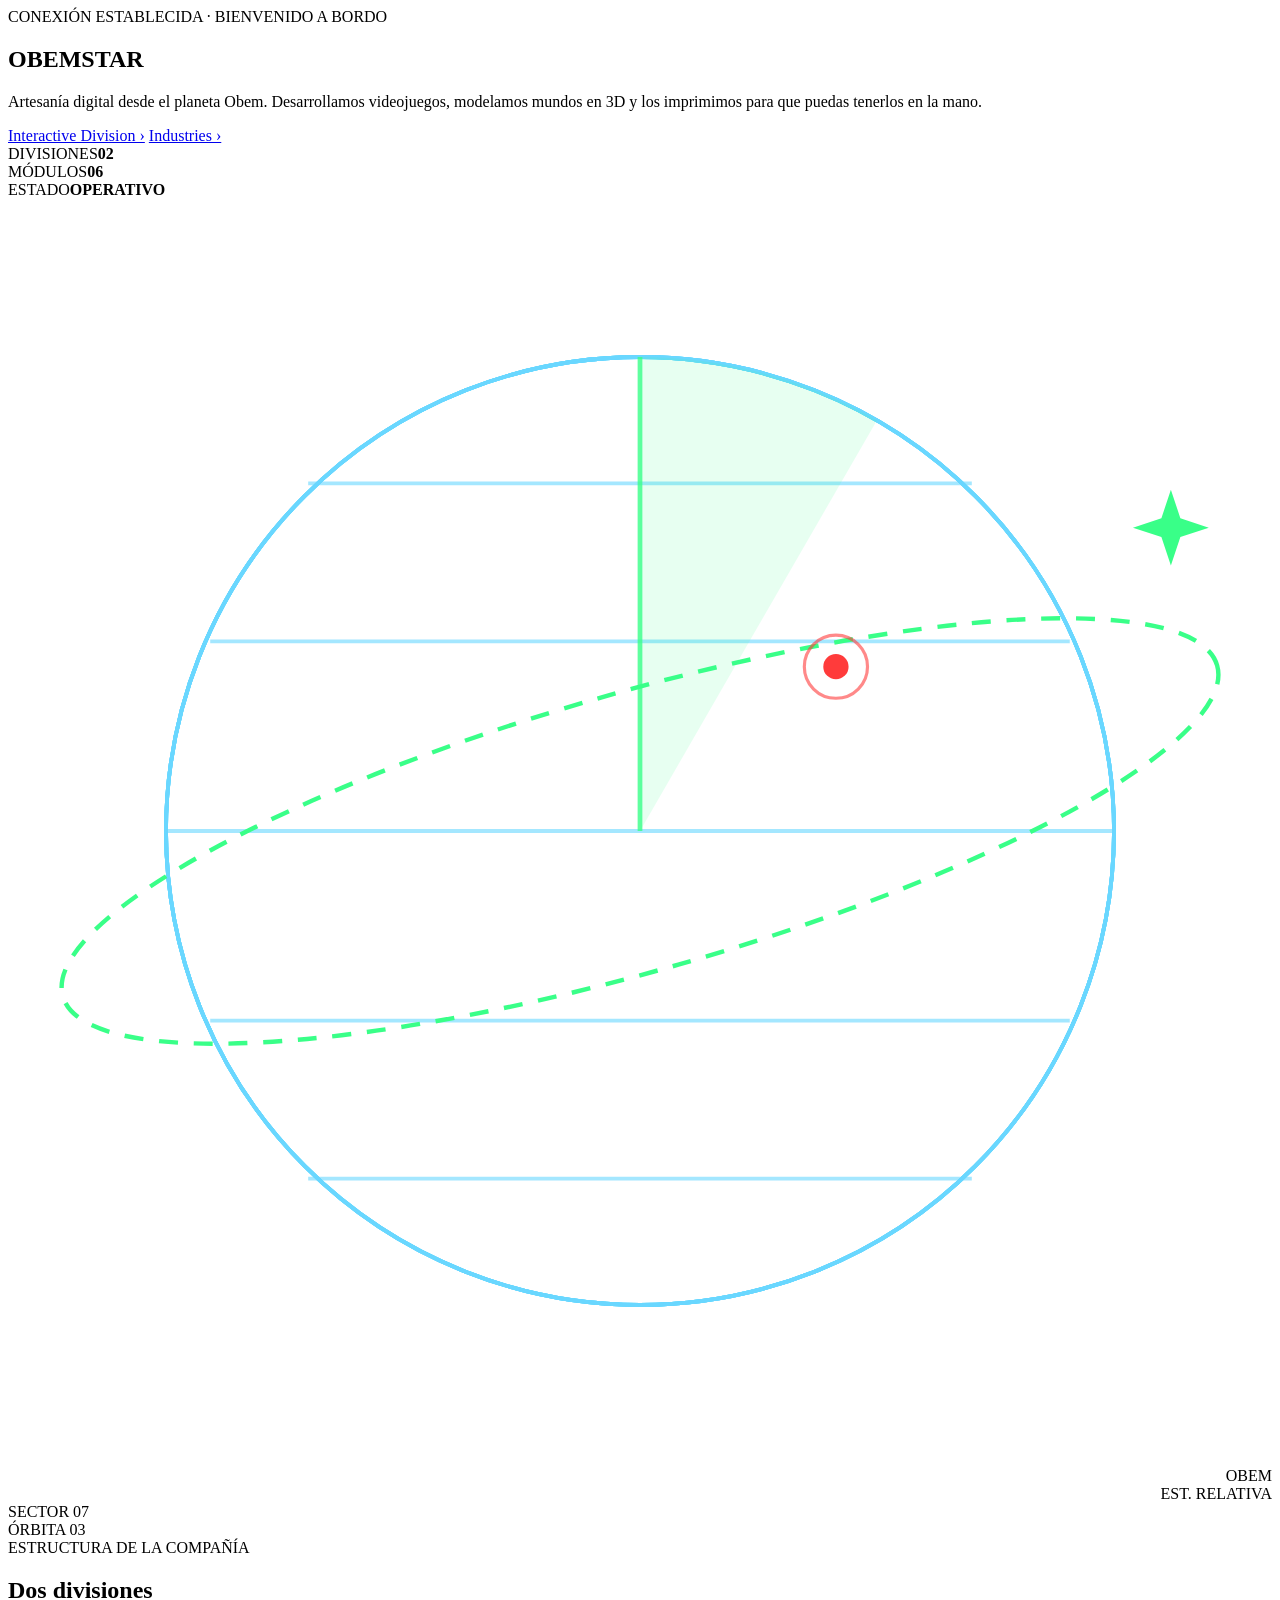
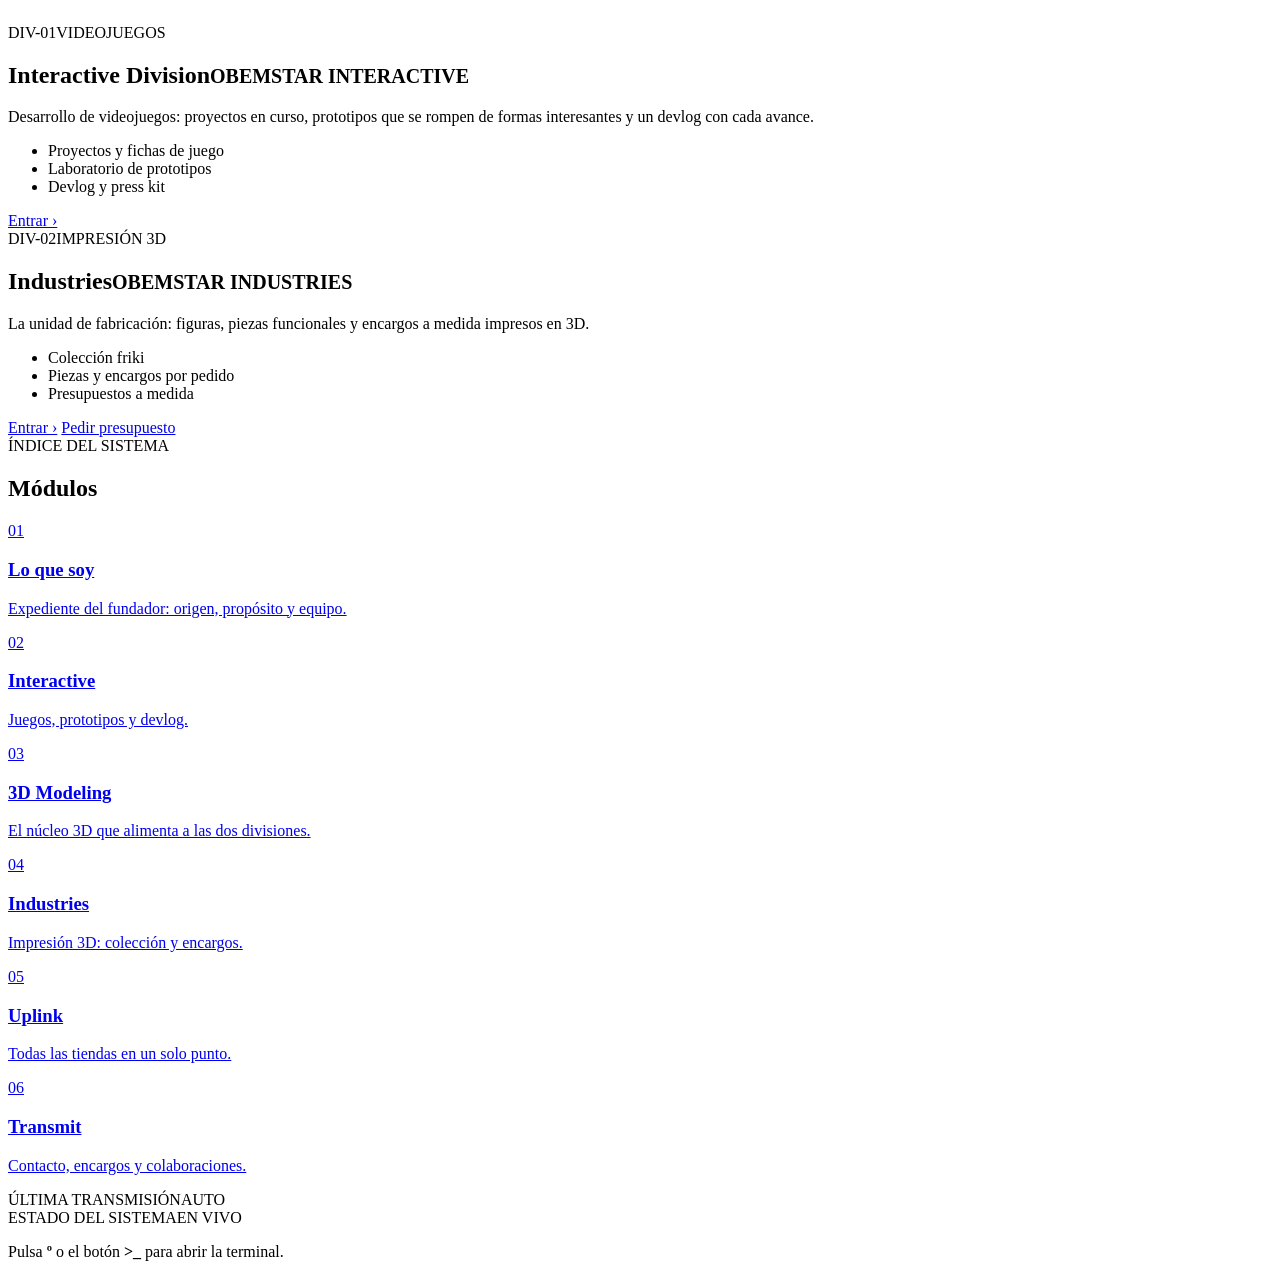
==== index.html @ 41a74331 "Módulos 00-06: Boot, Lo que soy, Interactive, 3D Modeling, Industries, Uplink, Transmit Co-Authored-" ====
<!DOCTYPE html>
<html lang="es">
<head>
  <meta charset="utf-8">
  <meta name="viewport" content="width=device-width, initial-scale=1">
  <title>OBEMSTAR · Terminal</title>
  <meta name="description" content="OBEMSTAR: videojuegos (Interactive Division), modelado 3D e impresión 3D (Industries). Portfolio, tiendas y contacto.">
  <meta name="theme-color" content="#050a07">
  <link rel="icon" href="assets/img/emblema.svg" type="image/svg+xml">
  <link rel="preconnect" href="https://fonts.googleapis.com">
  <link rel="preconnect" href="https://fonts.gstatic.com" crossorigin>
  <link rel="stylesheet" href="https://fonts.googleapis.com/css2?family=IBM+Plex+Mono:wght@400;500;700&family=Michroma&family=VT323&display=swap">
  <link rel="stylesheet" href="css/estilo.css">
</head>
<body data-pagina="inicio">

<main>
  <!-- ===== HERO ===== -->
  <section class="hero">
    <div class="contenedor hero-rejilla">
      <div>
        <div class="saludo sistema cursor">CONEXIÓN ESTABLECIDA · BIENVENIDO A BORDO</div>
        <h1 class="titular-rgb">OBEMSTAR</h1>
        <div class="linea-roja"></div>
        <p class="lema" style="margin-top:18px">
          <!-- EDITA: tu frase de presentación -->
          Artesanía digital desde el planeta Obem. Desarrollamos videojuegos, modelamos mundos en 3D
          y los imprimimos para que puedas tenerlos en la mano.
        </p>
        <div class="botones">
          <a class="boton" href="interactive.html">Interactive Division ›</a>
          <a class="boton fantasma" href="industries.html">Industries ›</a>
        </div>
        <div class="datos-vivos">
          <div>DIVISIONES<b>02</b></div>
          <div>MÓDULOS<b>06</b></div>
          <div>ESTADO<b>OPERATIVO</b></div>
        </div>
      </div>

      <!-- Globo vectorial de Obem -->
      <div class="globo-caja" aria-hidden="true">
        <svg class="globo" viewBox="0 0 400 400" fill="none">
          <g stroke="#4fd1ff" stroke-width="1.2" opacity=".85">
            <circle cx="200" cy="200" r="150"/>
            <ellipse class="meridiano" cx="200" cy="200" rx="150" ry="150"/>
            <ellipse class="meridiano m2" cx="200" cy="200" rx="150" ry="150"/>
            <ellipse class="meridiano m3" cx="200" cy="200" rx="150" ry="150"/>
            <ellipse class="meridiano m4" cx="200" cy="200" rx="150" ry="150"/>
            <path d="M50 200h300M64 140h272M64 260h272M95 90h210M95 310h210" opacity=".6"/>
          </g>
          <ellipse cx="200" cy="200" rx="190" ry="44" transform="rotate(-16 200 200)" stroke="#39ff88" stroke-width="1.4" stroke-dasharray="6 5"/>
          <g class="barrido"><path d="M200 200L200 50" stroke="#39ff88" stroke-width="1.5" opacity=".8"/>
            <path d="M200 200L200 50A150 150 0 0 1 275 70z" fill="#39ff88" opacity=".12"/></g>
          <circle cx="262" cy="148" r="4" fill="#ff3b3b"/><circle cx="262" cy="148" r="10" stroke="#ff3b3b" opacity=".6"/>
          <path d="M368 92l3 9 9 3-9 3-3 9-3-9-9-3 9-3z" fill="#39ff88"/>
        </svg>
        <span class="reticula" style="top:4%;left:4%"></span>
        <span class="reticula" style="bottom:4%;right:4%"></span>
        <div class="globo-lectura" style="top:6%;right:2%;text-align:right">OBEM<br>EST. RELATIVA</div>
        <div class="globo-lectura" style="bottom:7%;left:2%">SECTOR 07<br>ÓRBITA 03</div>
      </div>
    </div>
  </section>

  <!-- ===== DIVISIONES ===== -->
  <section class="seccion">
    <div class="contenedor">
      <div class="seccion-cabecera">
        <div><div class="sistema">ESTRUCTURA DE LA COMPAÑÍA</div><h2 class="titular-rgb">Dos divisiones</h2></div>
      </div>
      <div class="rejilla-2">
        <article class="panel division aparece">
          <div class="panel-cabecera"><span>DIV-01</span><span class="cod">VIDEOJUEGOS</span></div>
          <h2>Interactive Division<small>OBEMSTAR INTERACTIVE</small></h2>
          <p>Desarrollo de videojuegos: proyectos en curso, prototipos que se rompen de formas interesantes y un devlog con cada avance.</p>
          <ul>
            <li>Proyectos y fichas de juego</li>
            <li>Laboratorio de prototipos</li>
            <li>Devlog y press kit</li>
          </ul>
          <div class="botones"><a class="boton" href="interactive.html">Entrar ›</a></div>
        </article>
        <article class="panel division industries aparece">
          <div class="panel-cabecera ambar"><span>DIV-02</span><span class="cod">IMPRESIÓN 3D</span></div>
          <h2>Industries<small>OBEMSTAR INDUSTRIES</small></h2>
          <p>La unidad de fabricación: figuras, piezas funcionales y encargos a medida impresos en 3D.</p>
          <ul>
            <li>Colección friki</li>
            <li>Piezas y encargos por pedido</li>
            <li>Presupuestos a medida</li>
          </ul>
          <div class="botones"><a class="boton" href="industries.html">Entrar ›</a>
            <a class="boton fantasma" href="transmit.html?motivo=impresion">Pedir presupuesto</a></div>
        </article>
      </div>
    </div>
  </section>

  <!-- ===== MÓDULOS ===== -->
  <section class="seccion">
    <div class="contenedor">
      <div class="seccion-cabecera"><div><div class="sistema">ÍNDICE DEL SISTEMA</div><h2>Módulos</h2></div></div>
      <div class="rejilla">
        <a class="panel modulo-tarjeta aparece" href="sobre-mi.html"><div class="num">01</div><h3>Lo que soy</h3><p class="suave">Expediente del fundador: origen, propósito y equipo.</p></a>
        <a class="panel modulo-tarjeta aparece" data-color="interactive" href="interactive.html"><div class="num">02</div><h3>Interactive</h3><p class="suave">Juegos, prototipos y devlog.</p></a>
        <a class="panel modulo-tarjeta aparece" data-color="modelado" href="modelado.html"><div class="num">03</div><h3>3D Modeling</h3><p class="suave">El núcleo 3D que alimenta a las dos divisiones.</p></a>
        <a class="panel modulo-tarjeta aparece" data-color="industries" href="industries.html"><div class="num">04</div><h3>Industries</h3><p class="suave">Impresión 3D: colección y encargos.</p></a>
        <a class="panel modulo-tarjeta aparece" href="uplink.html"><div class="num">05</div><h3>Uplink</h3><p class="suave">Todas las tiendas en un solo punto.</p></a>
        <a class="panel modulo-tarjeta aparece" href="transmit.html"><div class="num">06</div><h3>Transmit</h3><p class="suave">Contacto, encargos y colaboraciones.</p></a>
      </div>
    </div>
  </section>

  <!-- ===== ÚLTIMA TRANSMISIÓN + ESTADO ===== -->
  <section class="seccion">
    <div class="contenedor rejilla-2">
      <article class="panel aparece">
        <div class="panel-cabecera ambar"><span>ÚLTIMA TRANSMISIÓN</span><span class="cod">AUTO</span></div>
        <div data-render="ultima"></div>
      </article>
      <article class="panel aparece">
        <div class="panel-cabecera"><span>ESTADO DEL SISTEMA</span><span class="cod">EN VIVO</span></div>
        <ul class="estado-lista" data-render="estado"></ul>
        <p class="suave" style="margin-top:16px">Pulsa <b>º</b> o el botón <b>&gt;_</b> para abrir la terminal.</p>
      </article>
    </div>
  </section>
</main>

<footer data-pie></footer>
<script src="js/contenido.js"></script>
<script src="js/sistema.js"></script>
</body>
</html>
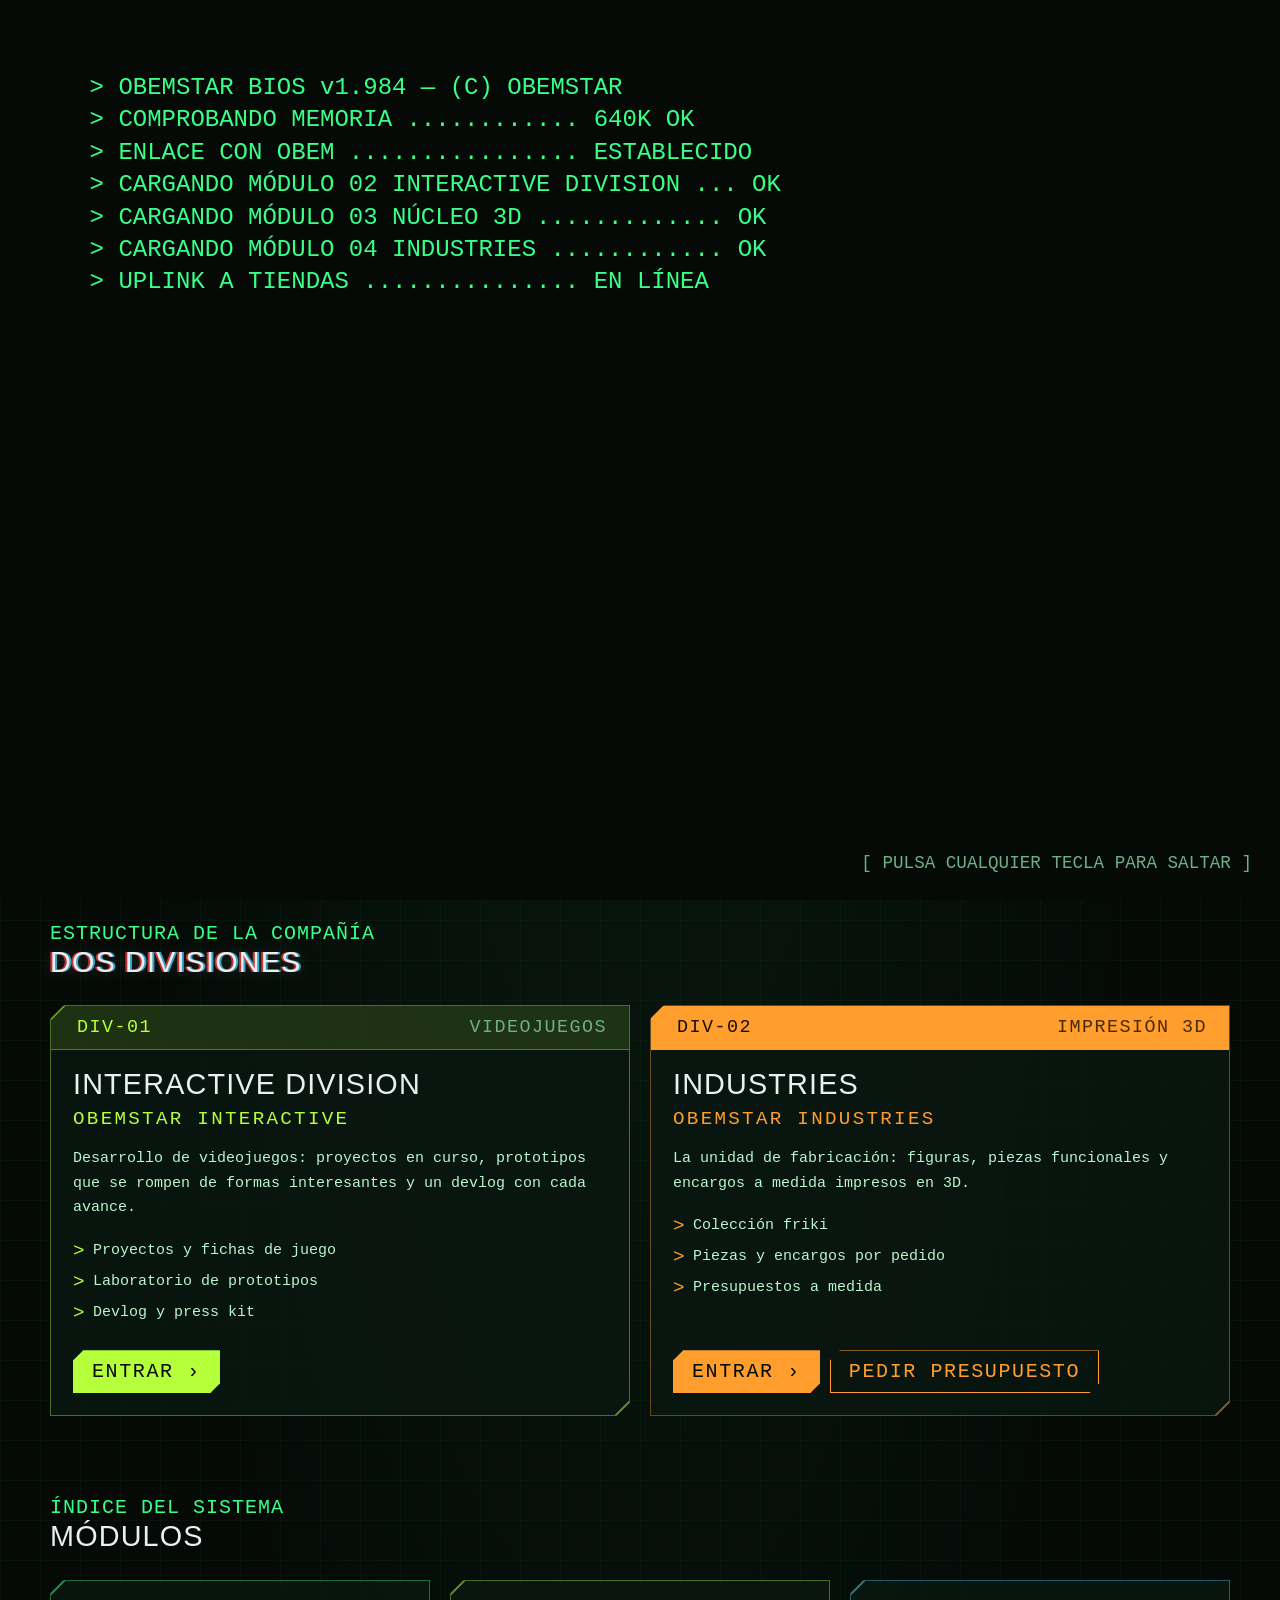
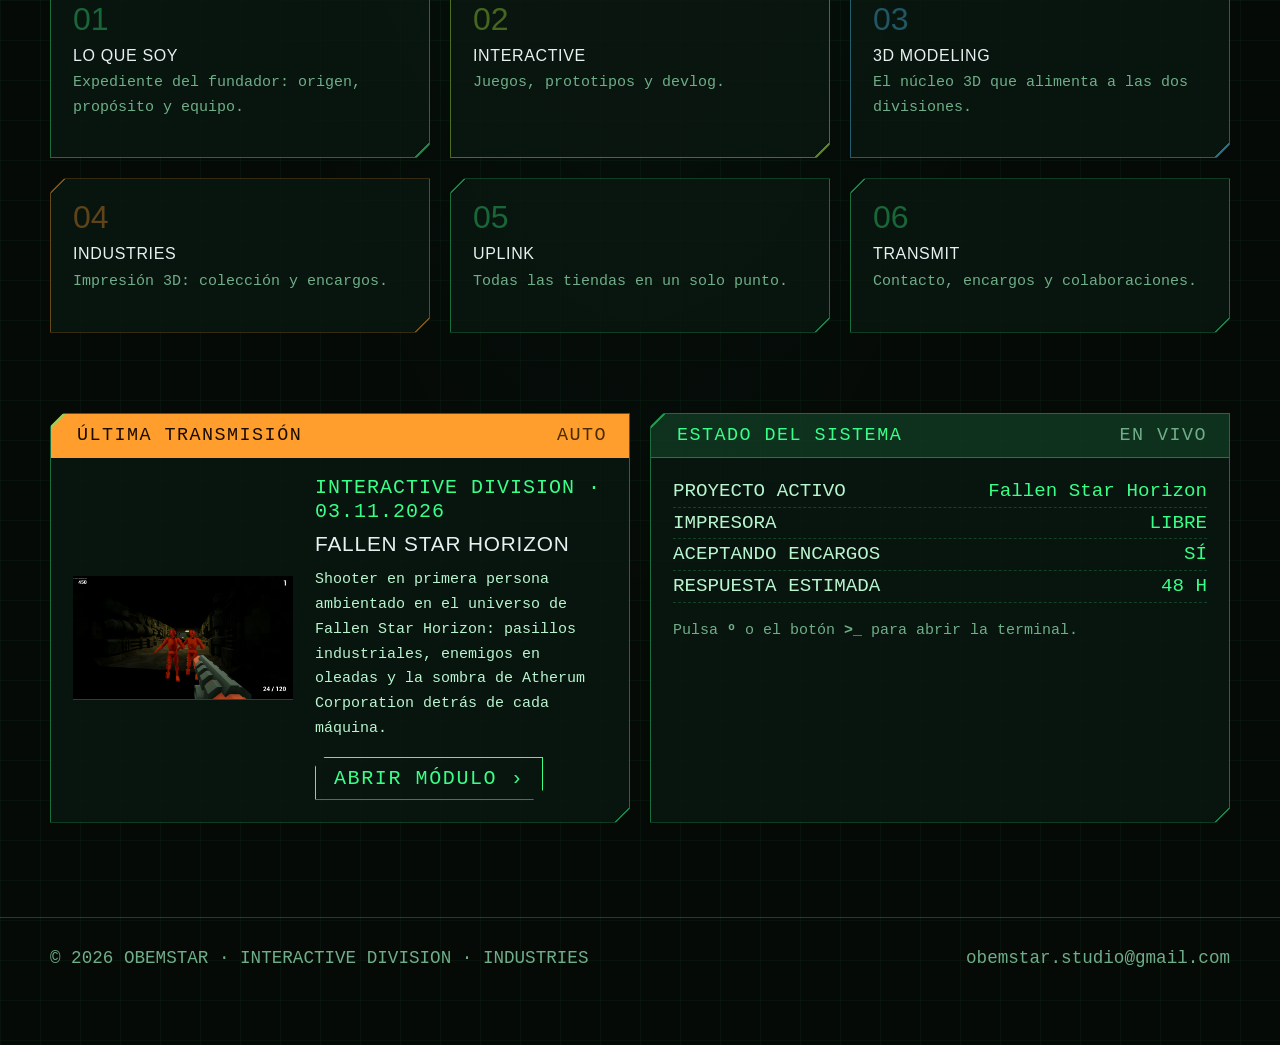
==== commit a0444efd: "Fuerza versión nueva en navegadores, contador con estética propia y autocompletado oscuro Co-Authore" ====
--- a/index.html
+++ b/index.html
@@ -10,7 +10,7 @@
   <link rel="preconnect" href="https://fonts.googleapis.com">
   <link rel="preconnect" href="https://fonts.gstatic.com" crossorigin>
   <link rel="stylesheet" href="https://fonts.googleapis.com/css2?family=IBM+Plex+Mono:wght@400;500;700&family=Michroma&family=VT323&display=swap">
-  <link rel="stylesheet" href="css/estilo.css">
+  <link rel="stylesheet" href="css/estilo.css?v=20261108b">
 </head>
 <body data-pagina="inicio">
 
@@ -129,7 +129,7 @@
 </main>
 
 <footer data-pie></footer>
-<script src="js/contenido.js"></script>
-<script src="js/sistema.js"></script>
+<script src="js/contenido.js?v=20261108b"></script>
+<script src="js/sistema.js?v=20261108b"></script>
 </body>
 </html>
--- a/css/estilo.css
+++ b/css/estilo.css
@@ -0,0 +1,454 @@
+/* ==========================================================================
+   OBEMSTAR · TERMINAL — hoja de estilos
+   --------------------------------------------------------------------------
+   Para cambiar colores, toca solo el bloque :root de abajo.
+   Cada página elige su color con <body data-modulo="...">.
+   ========================================================================== */
+
+:root {
+  /* Paleta (Plan de Web) */
+  --fondo: #050a07;
+  --fondo-2: #08120d;
+  --panel: rgba(10, 24, 17, 0.72);
+  --verde: #39ff88;      /* base / Lo que soy */
+  --acido: #b6ff3b;      /* Interactive Division */
+  --cian: #4fd1ff;       /* 3D Modeling */
+  --ambar: #ff9e2c;      /* Industries */
+  --rojo: #ff3b3b;       /* alertas */
+  --cromo: #e8f1f2;      /* titulares */
+  --texto: #b9f5cf;
+  --texto-suave: #6fae88;
+
+  /* Color activo del módulo (lo cambia data-modulo) */
+  --acento: var(--verde);
+  --acento-rgb: 57, 255, 136;
+
+  /* Tipografía */
+  --f-titular: "Michroma", "Eurostile", "Arial Black", sans-serif;
+  --f-texto: "IBM Plex Mono", ui-monospace, "Consolas", monospace;
+  --f-sistema: "VT323", "IBM Plex Mono", monospace;
+
+  --ancho: 1180px;
+  --barra-sup: 64px;
+  --barra-inf: 34px;
+  --corte: 14px; /* tamaño de las esquinas recortadas */
+}
+
+body[data-modulo="interactive"] { --acento: var(--acido); --acento-rgb: 182, 255, 59; }
+body[data-modulo="modelado"]    { --acento: var(--cian);  --acento-rgb: 79, 209, 255; }
+body[data-modulo="industries"]  { --acento: var(--ambar); --acento-rgb: 255, 158, 44; }
+body[data-modulo="transmit"]    { --acento: var(--verde); --acento-rgb: 57, 255, 136; }
+
+/* ---------- Base ---------- */
+*, *::before, *::after { box-sizing: border-box; }
+html { scroll-behavior: smooth; }
+body {
+  margin: 0;
+  min-height: 100vh;
+  background:
+    radial-gradient(ellipse at 50% 0%, rgba(var(--acento-rgb), 0.07), transparent 60%),
+    linear-gradient(rgba(var(--acento-rgb), 0.035) 1px, transparent 1px) 0 0 / 40px 40px,
+    linear-gradient(90deg, rgba(var(--acento-rgb), 0.035) 1px, transparent 1px) 0 0 / 40px 40px,
+    var(--fondo);
+  color: var(--texto);
+  font: 400 15px/1.65 var(--f-texto);
+  padding-top: var(--barra-sup);
+  padding-bottom: calc(var(--barra-inf) + 8px);
+  -webkit-font-smoothing: antialiased;
+}
+a { color: var(--acento); text-decoration: none; }
+a:hover { text-shadow: 0 0 8px rgba(var(--acento-rgb), 0.8); }
+img { max-width: 100%; display: block; }
+::selection { background: var(--acento); color: var(--fondo); }
+:focus-visible { outline: 2px solid var(--acento); outline-offset: 3px; }
+
+.contenedor { width: min(var(--ancho), 100% - 40px); margin-inline: auto; }
+
+/* ---------- Barras de desplazamiento (scrollbars) ---------- */
+/* Chrome, Edge, Opera y Safari */
+::-webkit-scrollbar { width: 10px; height: 10px; }
+::-webkit-scrollbar-track { background: #020604; border-left: 1px solid rgba(var(--acento-rgb), 0.18); }
+::-webkit-scrollbar-thumb { background: rgba(var(--acento-rgb), 0.45); border: 2px solid #020604; border-radius: 0; }
+::-webkit-scrollbar-thumb:hover { background: var(--acento); box-shadow: 0 0 8px rgba(var(--acento-rgb), 0.6); }
+::-webkit-scrollbar-button { display: none; height: 0; width: 0; }
+::-webkit-scrollbar-corner { background: #020604; }
+/* Firefox */
+@supports (-moz-appearance: none) {
+  * { scrollbar-width: thin; scrollbar-color: rgba(var(--acento-rgb), 0.55) #020604; }
+}
+
+/* ---------- Efecto CRT (se apaga con body.crt-off) ---------- */
+body::before, body::after {
+  content: ""; position: fixed; inset: 0; pointer-events: none; z-index: 900;
+}
+body::before { /* scanlines */
+  background: repeating-linear-gradient(to bottom, rgba(0,0,0,0) 0 2px, rgba(0,0,0,0.22) 2px 3px);
+  mix-blend-mode: multiply;
+}
+body::after { /* viñeta + ruido de fósforo */
+  background: radial-gradient(ellipse at center, transparent 55%, rgba(0,0,0,0.55) 100%);
+  animation: parpadeo 6s infinite steps(1);
+}
+@keyframes parpadeo { 0%, 96%, 100% { opacity: 1; } 97% { opacity: 0.86; } 98% { opacity: 0.96; } }
+body.crt-off::before, body.crt-off::after { display: none; }
+body.crt-off .titular-rgb { text-shadow: none; }
+
+/* ---------- Tipografía de sistema ---------- */
+h1, h2, h3 { font-family: var(--f-titular); font-weight: 400; color: var(--cromo); letter-spacing: 0.04em; line-height: 1.15; margin: 0 0 0.6em; }
+h1 { font-size: clamp(2rem, 6vw, 4.4rem); text-transform: uppercase; }
+h2 { font-size: clamp(1.25rem, 2.6vw, 1.8rem); text-transform: uppercase; }
+h3 { font-size: 1rem; text-transform: uppercase; }
+p { margin: 0 0 1em; }
+.titular-rgb { text-shadow: -2px 0 rgba(255, 59, 59, 0.75), 2px 0 rgba(79, 209, 255, 0.75), 0 0 18px rgba(232, 241, 242, 0.25); }
+.sistema { font-family: var(--f-sistema); font-size: 1.25rem; letter-spacing: 0.05em; color: var(--acento); line-height: 1.2; }
+.suave { color: var(--texto-suave); }
+.etiqueta {
+  display: inline-block; font-family: var(--f-sistema); font-size: 1.1rem; line-height: 1;
+  padding: 4px 8px 3px; border: 1px solid rgba(var(--acento-rgb), 0.6); color: var(--acento); letter-spacing: 0.06em;
+}
+.etiqueta.alerta { border-color: var(--rojo); color: var(--rojo); }
+.etiqueta.ambar { border-color: var(--ambar); color: var(--ambar); }
+.cursor::after { content: "█"; animation: cursor 1s steps(1) infinite; margin-left: 2px; }
+@keyframes cursor { 50% { opacity: 0; } }
+
+/* ---------- Barra superior ---------- */
+.barra-sup {
+  position: fixed; inset: 0 0 auto 0; height: var(--barra-sup); z-index: 800;
+  display: flex; align-items: center; gap: 18px; padding: 0 20px;
+  background: rgba(5, 10, 7, 0.92); backdrop-filter: blur(6px);
+  border-bottom: 1px solid rgba(var(--acento-rgb), 0.35);
+}
+.marca { display: flex; align-items: center; gap: 10px; color: var(--cromo); flex-shrink: 0; }
+.marca img { width: 34px; height: 34px; }
+.marca-texto { font-family: var(--f-titular); font-size: 1.05rem; letter-spacing: 0.18em; }
+.marca-sub { display: block; font-family: var(--f-sistema); font-size: 0.95rem; letter-spacing: 0.12em; color: var(--texto-suave); line-height: 1; }
+.nav { display: flex; gap: 2px; margin-left: auto; }
+.nav a {
+  font-family: var(--f-sistema); font-size: 1.15rem; letter-spacing: 0.06em; color: var(--texto-suave);
+  padding: 6px 8px; border: 1px solid transparent; white-space: nowrap;
+}
+.nav a span { color: rgba(var(--acento-rgb), 0.55); margin-right: 4px; }
+.nav a:hover { color: var(--acento); border-color: rgba(var(--acento-rgb), 0.35); }
+.nav a[aria-current="page"] { color: var(--fondo); background: var(--acento); text-shadow: none; }
+.nav a[aria-current="page"] span { color: var(--fondo); }
+.controles { display: flex; gap: 6px; }
+.boton-icono {
+  font-family: var(--f-sistema); font-size: 1.1rem; color: var(--acento); background: transparent;
+  border: 1px solid rgba(var(--acento-rgb), 0.45); padding: 4px 9px; cursor: pointer; line-height: 1.1; white-space: nowrap;
+}
+.boton-icono:hover { background: rgba(var(--acento-rgb), 0.12); }
+.boton-menu { display: none; }
+
+/* ---------- Barra inferior (estado + accesos rápidos) ---------- */
+.barra-inf {
+  position: fixed; inset: auto 0 0 0; height: var(--barra-inf); z-index: 800;
+  display: flex; align-items: center; gap: 22px; padding: 0 20px;
+  background: rgba(5, 10, 7, 0.94); border-top: 1px solid rgba(var(--acento-rgb), 0.3);
+  font-family: var(--f-sistema); font-size: 1.05rem; letter-spacing: 0.06em; color: var(--texto-suave);
+}
+.barra-inf .ok { color: var(--verde); }
+.barra-inf .accesos { margin-left: auto; display: flex; gap: 16px; }
+.barra-inf .accesos a { color: var(--acento); }
+.punto { display: inline-block; width: 7px; height: 7px; border-radius: 50%; background: var(--verde); box-shadow: 0 0 8px var(--verde); margin-right: 6px; vertical-align: 1px; animation: cursor 2s steps(1) infinite; }
+
+/* ---------- Paneles ---------- */
+.panel {
+  position: relative; background: var(--panel); border: 1px solid rgba(var(--acento-rgb), 0.38);
+  clip-path: polygon(var(--corte) 0, 100% 0, 100% calc(100% - var(--corte)), calc(100% - var(--corte)) 100%, 0 100%, 0 var(--corte));
+  padding: 22px;
+}
+.panel::before { /* refuerzo de las esquinas recortadas */
+  content: ""; position: absolute; inset: 0; pointer-events: none;
+  background:
+    linear-gradient(135deg, rgba(var(--acento-rgb), 0.9) 0 calc(var(--corte) * 0.72), transparent 0) top left / var(--corte) var(--corte) no-repeat,
+    linear-gradient(-45deg, rgba(var(--acento-rgb), 0.9) 0 calc(var(--corte) * 0.72), transparent 0) bottom right / var(--corte) var(--corte) no-repeat;
+  opacity: 0.55;
+}
+.panel-cabecera {
+  display: flex; align-items: center; justify-content: space-between; gap: 12px;
+  margin: -22px -22px 18px; padding: 7px 22px 6px 26px;
+  background: rgba(var(--acento-rgb), 0.12); border-bottom: 1px solid rgba(var(--acento-rgb), 0.35);
+  font-family: var(--f-sistema); font-size: 1.15rem; letter-spacing: 0.08em; color: var(--acento);
+}
+.panel-cabecera.ambar { background: var(--ambar); color: #1a0d00; border-color: var(--ambar); }
+.panel-cabecera > span { white-space: nowrap; }
+.panel-cabecera .cod { color: var(--texto-suave); text-transform: uppercase; overflow: hidden; text-overflow: ellipsis; min-width: 0; }
+.panel-cabecera.ambar .cod { color: #4a2a00; }
+
+/* ---------- Secciones ---------- */
+.seccion { padding: 56px 0 24px; }
+.seccion-cabecera { display: flex; align-items: flex-end; justify-content: space-between; gap: 20px; margin-bottom: 26px; flex-wrap: wrap; }
+.seccion-cabecera h2 { margin: 0; }
+.linea-roja { height: 2px; background: linear-gradient(90deg, var(--rojo), rgba(255, 59, 59, 0)); margin: 10px 0 0; max-width: 520px; }
+
+.cabecera-modulo { padding: 64px 0 20px; position: relative; }
+.cabecera-modulo .ruta { margin-bottom: 14px; }
+.cabecera-modulo .entradilla { max-width: 680px; font-size: 1.05rem; color: var(--texto); }
+.cabecera-modulo .division-tag { margin-bottom: 18px; }
+
+.rejilla { display: grid; gap: 20px; grid-template-columns: repeat(auto-fill, minmax(min(100%, 300px), 1fr)); }
+.rejilla-2 { display: grid; gap: 20px; grid-template-columns: repeat(auto-fit, minmax(min(100%, 420px), 1fr)); }
+
+/* ---------- Botones ---------- */
+.boton {
+  display: inline-flex; align-items: center; gap: 10px; cursor: pointer;
+  font-family: var(--f-sistema); font-size: 1.25rem; letter-spacing: 0.08em; text-transform: uppercase; line-height: 1;
+  padding: 11px 18px 10px; color: var(--fondo); background: var(--acento); border: 1px solid var(--acento);
+  clip-path: polygon(10px 0, 100% 0, 100% calc(100% - 10px), calc(100% - 10px) 100%, 0 100%, 0 10px);
+  transition: filter 0.15s;
+}
+.boton:hover { filter: brightness(1.15); text-shadow: none; box-shadow: 0 0 22px rgba(var(--acento-rgb), 0.5); }
+.boton.fantasma { background: transparent; color: var(--acento); }
+.boton.fantasma:hover { background: rgba(var(--acento-rgb), 0.12); }
+.boton[aria-disabled="true"] { opacity: 0.45; pointer-events: none; }
+.botones { display: flex; flex-wrap: wrap; gap: 10px; margin-top: 16px; }
+
+/* ---------- Home: hero ---------- */
+.hero { min-height: calc(100vh - var(--barra-sup) - var(--barra-inf)); display: grid; align-items: center; padding: 30px 0; }
+.hero-rejilla { display: grid; grid-template-columns: 1.15fr 0.85fr; gap: 40px; align-items: center; }
+.hero .saludo { margin-bottom: 18px; }
+.hero h1 { margin-bottom: 0.25em; }
+.hero .lema { font-size: 1.1rem; max-width: 560px; }
+.datos-vivos { display: grid; grid-template-columns: repeat(3, auto); gap: 6px 26px; margin-top: 26px; justify-content: start; }
+.datos-vivos div { font-family: var(--f-sistema); font-size: 1.1rem; color: var(--texto-suave); line-height: 1.15; }
+.datos-vivos b { display: block; color: var(--acento); font-weight: 400; font-size: 1.35rem; }
+
+/* Globo vectorial (Obem) */
+.globo-caja { position: relative; aspect-ratio: 1; max-width: 460px; width: 100%; margin-inline: auto; }
+.globo { width: 100%; height: 100%; overflow: visible; }
+.globo .meridiano { transform-origin: 200px 200px; animation: girar 9s linear infinite; }
+.globo .m2 { animation-delay: -2.25s; } .globo .m3 { animation-delay: -4.5s; } .globo .m4 { animation-delay: -6.75s; }
+@keyframes girar { 0% { transform: scaleX(1); } 50% { transform: scaleX(-1); } 100% { transform: scaleX(1); } }
+.globo .barrido { transform-origin: 200px 200px; animation: barrido 4s linear infinite; }
+@keyframes barrido { to { transform: rotate(360deg); } }
+.reticula { position: absolute; width: 34px; height: 34px; }
+.reticula::before, .reticula::after { content: ""; position: absolute; background: var(--cian); opacity: 0.8; }
+.reticula::before { left: 50%; top: 0; bottom: 0; width: 1px; }
+.reticula::after { top: 50%; left: 0; right: 0; height: 1px; }
+.globo-lectura { position: absolute; font-family: var(--f-sistema); font-size: 1rem; color: var(--cian); line-height: 1.1; }
+
+/* Home: divisiones */
+.division {
+  --acento: var(--acido); --acento-rgb: 182, 255, 59;
+  display: flex; flex-direction: column; min-height: 100%;
+}
+.division.industries { --acento: var(--ambar); --acento-rgb: 255, 158, 44; }
+.division h2 { color: var(--cromo); }
+.division h2 small { display: block; font-family: var(--f-sistema); font-size: 1.2rem; color: var(--acento); letter-spacing: 0.12em; margin-top: 6px; }
+.division ul { list-style: none; padding: 0; margin: 0 0 6px; }
+.division li { padding: 3px 0 3px 20px; position: relative; }
+.division li::before { content: ">"; position: absolute; left: 0; color: var(--acento); font-family: var(--f-sistema); font-size: 1.2rem; line-height: 1.3; }
+.division .botones { margin-top: auto; padding-top: 16px; }
+
+/* Home: módulos */
+.modulo-tarjeta { display: block; color: var(--texto); transition: transform 0.15s, box-shadow 0.15s; height: 100%; }
+.modulo-tarjeta:hover { transform: translateY(-3px); text-shadow: none; box-shadow: 0 0 0 1px var(--acento), 0 0 26px rgba(var(--acento-rgb), 0.18); }
+.modulo-tarjeta .num { font-family: var(--f-titular); font-size: 2rem; color: rgba(var(--acento-rgb), 0.35); line-height: 1; }
+.modulo-tarjeta h3 { margin: 12px 0 6px; }
+.modulo-tarjeta[data-color="interactive"] { --acento: var(--acido); --acento-rgb: 182, 255, 59; }
+.modulo-tarjeta[data-color="modelado"]    { --acento: var(--cian);  --acento-rgb: 79, 209, 255; }
+.modulo-tarjeta[data-color="industries"]  { --acento: var(--ambar); --acento-rgb: 255, 158, 44; }
+
+/* Última transmisión / estado */
+.transmision { display: grid; grid-template-columns: 220px 1fr; gap: 22px; align-items: center; }
+.transmision .miniatura { aspect-ratio: 16/10; }
+.estado-lista { list-style: none; margin: 0; padding: 0; font-family: var(--f-sistema); font-size: 1.2rem; line-height: 1.6; }
+.estado-lista li { display: flex; justify-content: space-between; gap: 12px; border-bottom: 1px dashed rgba(var(--acento-rgb), 0.2); }
+.estado-lista span:last-child { color: var(--acento); text-align: right; }
+.estado-lista .no { color: var(--rojo) !important; }
+
+/* ---------- Tarjetas de proyecto ---------- */
+.tarjeta { display: flex; flex-direction: column; padding: 0; }
+.tarjeta .medio { position: relative; aspect-ratio: 16/9; background: #020403; overflow: hidden; border-bottom: 1px solid rgba(var(--acento-rgb), 0.3); }
+.tarjeta .medio img, .tarjeta .medio video { width: 100%; height: 100%; object-fit: cover; filter: saturate(0.9) contrast(1.05); }
+.tarjeta .medio .etiqueta { position: absolute; top: 12px; left: 14px; background: rgba(5, 10, 7, 0.85); }
+.tarjeta .cuerpo { padding: 18px 20px 20px; display: flex; flex-direction: column; flex: 1; }
+.tarjeta .meta { font-family: var(--f-sistema); font-size: 1.1rem; color: var(--texto-suave); margin-bottom: 6px; }
+.tarjeta .botones { margin-top: auto; padding-top: 14px; }
+.tarjeta .boton { font-size: 1.1rem; padding: 9px 14px 8px; }
+.aviso-ejemplo { font-family: var(--f-sistema); font-size: 1rem; color: var(--rojo); letter-spacing: 0.06em; }
+.ficha { list-style: none; margin: 0 0 6px; padding: 0; font-family: var(--f-sistema); font-size: 1.1rem; line-height: 1.45; }
+.ficha li { display: flex; justify-content: space-between; border-bottom: 1px dashed rgba(var(--acento-rgb), 0.18); }
+.ficha span:last-child { color: var(--acento); }
+
+/* "Sin señal" para tarjetas sin imagen */
+.sin-senal {
+  position: absolute; inset: 0; display: grid; place-content: center; text-align: center; gap: 4px;
+  font-family: var(--f-sistema); color: rgba(var(--acento-rgb), 0.7); font-size: 1.5rem; letter-spacing: 0.12em;
+  background:
+    repeating-linear-gradient(0deg, rgba(var(--acento-rgb), 0.05) 0 1px, transparent 1px 4px),
+    radial-gradient(circle at 50% 50%, rgba(var(--acento-rgb), 0.08), transparent 70%);
+}
+.sin-senal small { font-size: 1rem; color: var(--texto-suave); letter-spacing: 0.06em; }
+
+/* Filtros */
+.filtros { display: flex; flex-wrap: wrap; gap: 6px; margin-bottom: 22px; }
+.filtros button {
+  font-family: var(--f-sistema); font-size: 1.15rem; letter-spacing: 0.06em; cursor: pointer;
+  background: transparent; color: var(--texto-suave); border: 1px solid rgba(var(--acento-rgb), 0.35); padding: 5px 12px 4px;
+}
+.filtros button[aria-pressed="true"] { background: var(--acento); color: var(--fondo); border-color: var(--acento); }
+
+/* Comparador render vs pieza real */
+.comparador { position: relative; aspect-ratio: 16/10; overflow: hidden; --pos: 50%; background: #020403; }
+.comparador img { position: absolute; inset: 0; width: 100%; height: 100%; object-fit: cover; }
+.comparador .capa { clip-path: inset(0 calc(100% - var(--pos)) 0 0); }
+.comparador input { position: absolute; inset: 0; width: 100%; height: 100%; opacity: 0; cursor: ew-resize; margin: 0; }
+.comparador .linea { position: absolute; top: 0; bottom: 0; left: var(--pos); width: 2px; background: var(--acento); box-shadow: 0 0 10px var(--acento); pointer-events: none; }
+.comparador .lado { position: absolute; bottom: 10px; font-family: var(--f-sistema); font-size: 1rem; background: rgba(5,10,7,0.8); padding: 2px 6px; color: var(--acento); }
+
+/* Devlog */
+.bitacora { list-style: none; margin: 0; padding: 0; }
+.bitacora li { display: grid; grid-template-columns: 120px 1fr; gap: 16px; padding: 12px 0; border-bottom: 1px dashed rgba(var(--acento-rgb), 0.22); }
+.bitacora time { font-family: var(--f-sistema); font-size: 1.2rem; color: var(--acento); }
+.bitacora h3 { margin: 0 0 4px; font-size: 0.9rem; }
+.bitacora p { margin: 0; }
+
+/* Pasos (cómo funciona un encargo) */
+.pasos { counter-reset: paso; display: grid; gap: 16px; grid-template-columns: repeat(auto-fit, minmax(200px, 1fr)); }
+.paso { counter-increment: paso; }
+.paso::after { content: "0" counter(paso); position: absolute; top: 12px; right: 18px; font-family: var(--f-titular); font-size: 1.8rem; color: rgba(var(--acento-rgb), 0.25); }
+
+/* ---------- Lo que soy: expediente ---------- */
+.expediente { display: grid; grid-template-columns: 260px 1fr; gap: 28px; }
+.foto-expediente { aspect-ratio: 3/4; position: relative; border: 1px solid rgba(var(--acento-rgb), 0.4); background: #020403; overflow: hidden; }
+.foto-expediente img { width: 100%; height: 100%; object-fit: cover; filter: grayscale(1) contrast(1.1); mix-blend-mode: screen; }
+.datos-expediente { list-style: none; margin: 0 0 20px; padding: 0; font-family: var(--f-sistema); font-size: 1.25rem; line-height: 1.5; }
+.datos-expediente li { display: grid; grid-template-columns: 170px 1fr; border-bottom: 1px dashed rgba(var(--acento-rgb), 0.2); }
+.datos-expediente span:first-child { color: var(--texto-suave); }
+.datos-expediente span:last-child { color: var(--acento); }
+.directiva { border-left: 3px solid var(--rojo); padding: 6px 0 6px 18px; margin: 10px 0 0; }
+.directiva .sistema { color: var(--rojo); }
+.directiva p { font-family: var(--f-titular); color: var(--cromo); font-size: 1.15rem; line-height: 1.5; margin: 6px 0 0; }
+.inventario { display: grid; gap: 10px; grid-template-columns: repeat(auto-fill, minmax(220px, 1fr)); list-style: none; padding: 0; margin: 0; }
+.inventario li { border: 1px solid rgba(var(--acento-rgb), 0.3); padding: 10px 14px; background: rgba(var(--acento-rgb), 0.04); }
+.inventario b { display: block; color: var(--cromo); font-weight: 500; }
+.inventario span { font-family: var(--f-sistema); font-size: 1.05rem; color: var(--texto-suave); }
+
+/* ---------- Uplink (tiendas) ---------- */
+.tienda h3 { font-size: 1.2rem; margin: 6px 0 8px; }
+.tienda .estado { font-family: var(--f-sistema); font-size: 1.1rem; }
+.tienda .estado.online { color: var(--verde); }
+.tienda .estado.pendiente { color: var(--ambar); }
+
+/* ---------- Transmit (contacto) ---------- */
+.formulario { display: grid; gap: 16px; }
+.campo { display: grid; gap: 6px; }
+.campo label { font-family: var(--f-sistema); font-size: 1.15rem; letter-spacing: 0.06em; color: var(--acento); }
+.campo input, .campo select, .campo textarea {
+  font: inherit; color: var(--cromo); background: rgba(2, 6, 4, 0.85);
+  border: 1px solid rgba(var(--acento-rgb), 0.4); padding: 10px 12px; border-radius: 0;
+}
+.campo textarea { min-height: 140px; resize: vertical; }
+.campo input:focus, .campo select:focus, .campo textarea:focus { outline: none; border-color: var(--acento); box-shadow: 0 0 0 1px var(--acento), 0 0 18px rgba(var(--acento-rgb), 0.2); }
+.campo input[type="file"] { padding: 8px; color: var(--texto-suave); font-family: var(--f-sistema); font-size: 1.1rem; }
+.campo input[type="file"]::file-selector-button {
+  font-family: var(--f-sistema); font-size: 1.1rem; letter-spacing: 0.06em; text-transform: uppercase; cursor: pointer;
+  margin-right: 12px; padding: 5px 12px 4px; color: var(--acento); background: rgba(var(--acento-rgb), 0.1);
+  border: 1px solid var(--acento); border-radius: 0;
+}
+.campo input[type="file"]::file-selector-button:hover { background: var(--acento); color: var(--fondo); }
+.campo select { appearance: none; cursor: pointer; padding-right: 36px;
+  background-image: linear-gradient(45deg, transparent 50%, var(--acento) 50%), linear-gradient(135deg, var(--acento) 50%, transparent 50%);
+  background-position: calc(100% - 18px) 50%, calc(100% - 12px) 50%; background-size: 6px 6px; background-repeat: no-repeat; }
+.campo select option { background: #020604; color: var(--cromo); }
+/* Autocompletado del navegador: mantiene el fondo oscuro */
+.campo input:-webkit-autofill, .campo input:-webkit-autofill:hover, .campo input:-webkit-autofill:focus {
+  -webkit-text-fill-color: var(--cromo); caret-color: var(--cromo);
+  -webkit-box-shadow: 0 0 0 1000px #020604 inset; box-shadow: 0 0 0 1000px #020604 inset;
+  transition: background-color 9999s ease-out 0s;
+}
+/* Campo numérico: oculta las flechas del sistema y usa botones propios */
+.campo input[type="number"] { -moz-appearance: textfield; appearance: textfield; }
+.campo input[type="number"]::-webkit-inner-spin-button, .campo input[type="number"]::-webkit-outer-spin-button { -webkit-appearance: none; margin: 0; }
+.contador { display: flex; align-items: stretch; }
+.contador input { flex: 1; min-width: 0; text-align: center; border-left: 0 !important; border-right: 0 !important; }
+.contador button {
+  width: 44px; flex-shrink: 0; cursor: pointer; font-family: var(--f-sistema); font-size: 1.5rem; line-height: 1;
+  color: var(--acento); background: rgba(var(--acento-rgb), 0.1); border: 1px solid rgba(var(--acento-rgb), 0.4);
+}
+.contador button:hover { background: var(--acento); color: var(--fondo); }
+.campos-impresion { display: none; gap: 16px; grid-template-columns: repeat(auto-fit, minmax(180px, 1fr)); padding: 16px; border: 1px dashed var(--ambar); --acento: var(--ambar); --acento-rgb: 255, 158, 44; }
+.campos-impresion.visible { display: grid; }
+.campos-impresion .campo-ancho { grid-column: 1 / -1; }
+.confirmacion { display: none; }
+.confirmacion.visible { display: block; }
+.confirmacion .sistema { font-size: 1.6rem; }
+
+/* ---------- Secuencia de arranque ---------- */
+.arranque {
+  position: fixed; inset: 0; z-index: 1000; background: var(--fondo); padding: 8vh 7vw; cursor: pointer;
+  font-family: var(--f-sistema); font-size: clamp(1.1rem, 2.2vw, 1.5rem); color: var(--verde); line-height: 1.35;
+  transition: opacity 0.4s;
+}
+.arranque.fuera { opacity: 0; pointer-events: none; }
+.arranque .linea-arranque { white-space: pre-wrap; }
+.arranque .acceso { margin-top: 18px; font-family: var(--f-titular); font-size: clamp(1.4rem, 4vw, 2.6rem); color: var(--cromo); }
+.arranque .saltar { position: absolute; bottom: 24px; right: 28px; color: var(--texto-suave); font-size: 1.1rem; }
+
+/* ---------- Terminal de comandos ---------- */
+.terminal {
+  position: fixed; left: 50%; bottom: calc(var(--barra-inf) + 16px); transform: translateX(-50%);
+  width: min(760px, 100% - 24px); z-index: 850; display: none;
+}
+.terminal.abierta { display: block; }
+.terminal .panel { padding: 0 0 12px; background: rgba(3, 8, 5, 0.97); box-shadow: 0 0 40px rgba(0,0,0,0.6); }
+.terminal .panel-cabecera { margin: 0 0 10px; }
+.terminal-salida { max-height: 260px; overflow-y: auto; padding: 0 18px; font-family: var(--f-sistema); font-size: 1.2rem; line-height: 1.3; color: var(--texto); white-space: pre-wrap; }
+.terminal-salida .eco { color: var(--texto-suave); }
+.terminal-salida .err { color: var(--rojo); }
+.terminal-linea { display: flex; gap: 8px; padding: 8px 18px 0; font-family: var(--f-sistema); font-size: 1.3rem; color: var(--acento); }
+.terminal-linea input { flex: 1; background: transparent; border: 0; color: var(--cromo); font: inherit; outline: none; }
+
+body.autodestruccion { animation: temblor 0.12s infinite; }
+body.autodestruccion::after { background: radial-gradient(ellipse at center, rgba(255, 59, 59, 0.15) 30%, rgba(255, 0, 0, 0.45) 100%); }
+@keyframes temblor { 0% { transform: translate(0,0); } 25% { transform: translate(2px,-1px); } 50% { transform: translate(-2px,1px); } 75% { transform: translate(1px,2px); } }
+
+/* ---------- Pie ---------- */
+.pie { margin-top: 70px; padding: 26px 0 30px; border-top: 1px solid rgba(var(--acento-rgb), 0.25); font-family: var(--f-sistema); font-size: 1.1rem; color: var(--texto-suave); }
+.pie .contenedor { display: flex; flex-wrap: wrap; justify-content: space-between; gap: 14px; }
+
+/* ---------- Animación de entrada ---------- */
+.aparece { opacity: 0; transform: translateY(12px); transition: opacity 0.5s, transform 0.5s; }
+.aparece.visto { opacity: 1; transform: none; }
+
+/* ---------- Adaptación a móvil ---------- */
+@media (max-width: 1640px) {
+  .nav a span { display: none; }
+}
+@media (max-width: 1280px) {
+  .nav a span { display: inline; }
+  .nav {
+    position: fixed; top: var(--barra-sup); right: 0; left: 0; flex-direction: column; gap: 0;
+    background: rgba(5, 10, 7, 0.98); border-bottom: 1px solid rgba(var(--acento-rgb), 0.35);
+    padding: 8px 20px 16px; display: none;
+  }
+  .nav.abierta { display: flex; }
+  .nav a { font-size: 1.4rem; padding: 10px 6px; border-bottom: 1px dashed rgba(var(--acento-rgb), 0.15); }
+  .boton-menu { display: inline-block; }
+  .controles { margin-left: auto; }
+}
+@media (max-width: 860px) {
+  .hero-rejilla, .expediente, .transmision { grid-template-columns: 1fr; }
+  .globo-caja { max-width: 300px; order: -1; }
+  .foto-expediente { max-width: 240px; }
+  .datos-expediente li { grid-template-columns: 130px 1fr; }
+  .bitacora li { grid-template-columns: 1fr; gap: 2px; }
+  .barra-inf .reloj, .barra-inf .uptime { display: none; }
+  .marca-sub { display: none; }
+}
+@media (max-width: 520px) {
+  .panel-cabecera .cod { display: none; }
+}
+@media (max-width: 480px) {
+  body { font-size: 14px; }
+  .datos-vivos { grid-template-columns: repeat(2, auto); }
+  .barra-inf { gap: 12px; padding: 0 12px; }
+  .barra-inf .accesos { gap: 12px; }
+}
+
+/* Respeta "reducir movimiento" del sistema */
+@media (prefers-reduced-motion: reduce) {
+  *, *::before, *::after { animation: none !important; transition: none !important; scroll-behavior: auto !important; }
+  .aparece { opacity: 1; transform: none; }
+}
